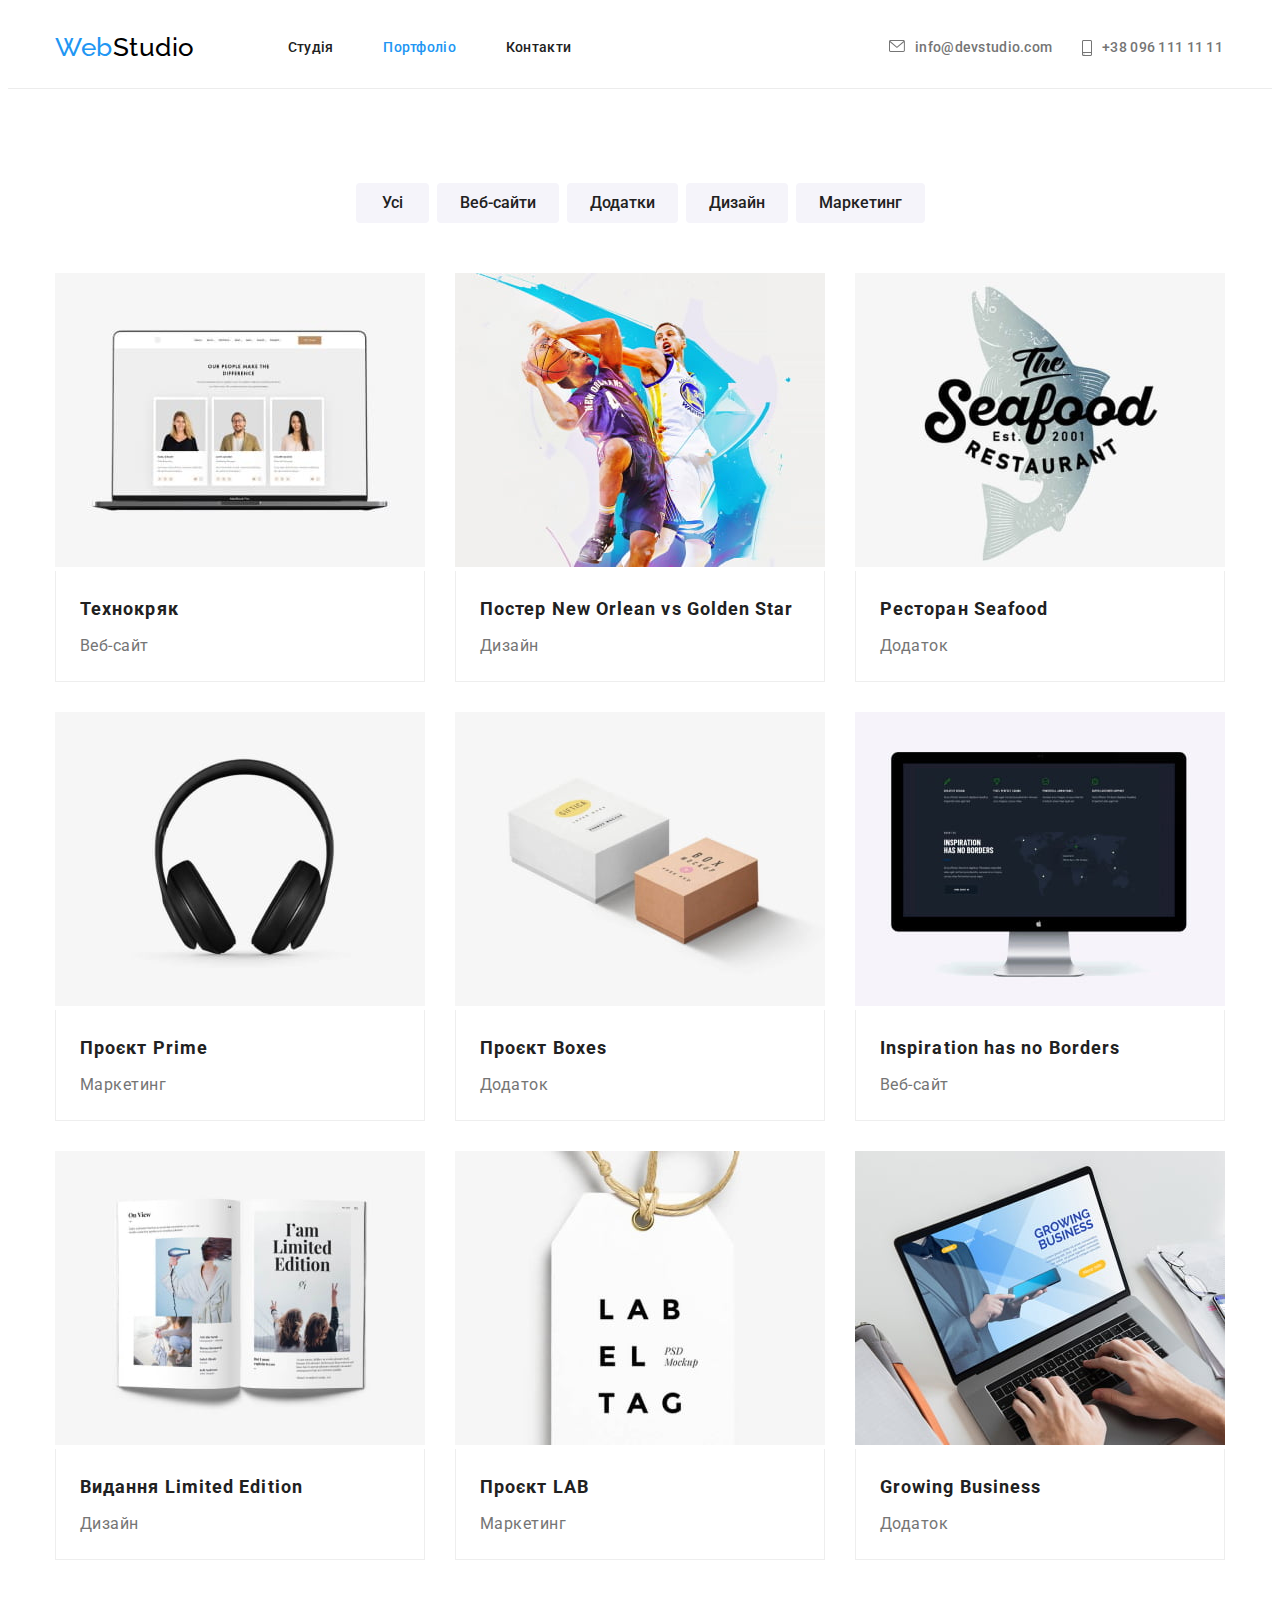
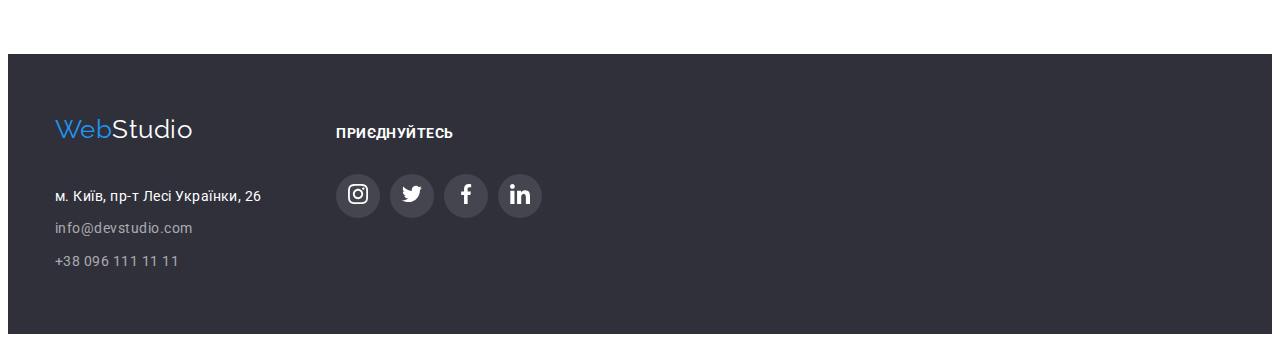
==== portfolio.html @ 7220ae68 "home work" ====
<!DOCTYPE html>
<html lang="uk">
  <head>
    <meta charset="UTF-8" />
    <meta http-equiv="X-UA-Compatible" content="IE=edge" />
    <meta name="viewport" content="width=device-width, initial-scale=1.0" />
    <title>Portfolio</title>
    <link rel="preconnect" href="https://fonts.googleapis.com" />
    <link rel="preconnect" href="https://fonts.gstatic.com" crossorigin />
    <link
      href="https://fonts.googleapis.com/css2?family=Raleway:wght@700&family=Roboto:wght@400;500;700;900&display=swap"
      rel="stylesheet"
    />
    <link
      rel="stylesheet"
      href="https://cdnjs.cloudflare.com/ajax/libs/modern-normalize/1.1.0/modern-normalize.min.css"
      integrity="sha512-wpPYUAdjBVSE4KJnH1VR1HeZfpl1ub8YT/NKx4PuQ5NmX2tKuGu6U/JRp5y+Y8XG2tV+wKQpNHVUX03MfMFn9Q=="
      crossorigin="anonymous"
      referrerpolicy="no-referrer"
    />
    <link rel="stylesheet" href="./css/styles.css" />
  </head>
  <body>
    <header class="page-header">
      <div class="conteiner main-nav">
        <nav class="site-nav">
          <a href="./index.html" class="logo"><span>Web</span>Studio</a>
          <ul class="site-nav list">
            <li class="site-nav item">
              <a class="site-nav link" href="./index.html">Студія</a>
            </li>
            <li class="site-nav item">
              <a href="./portfolio.html" class="link current">Портфоліо</a>
            </li>
            <li class="site-nav item">
              <a class="site-nav link" href="#">Контакти</a>
            </li>
          </ul>
        </nav>
      <div class="header-social">
        <ul class="auth-nav list">
          <li class="auth-nav item">
            <a class="auth-nav link" href="">
            <svg class="icon-envelope" widht="16" height="12">
              <use href="./image/sprite.svg#icon-envelope"></use>
            </svg></a>
            <a class="auth-nav link" href="mailto:info@devstudio.com"
              >info@devstudio.com</a
            >
          </li>
          <li class="auth-nav item">
            <a class="auth-nav link" href="">
            <svg class="icon-vector" widht="10" height="16">
              <use href="./image/sprite.svg#icon-smartphone"></use>
            </svg></a>
            <a class="auth-nav link" href="tel:+380961111111"
              >+38 096 111 11 11</a
            >
          </li>
        </ul>
        </div>
      </div>
    </header>
    <!--Main-->
    <main>
      <!--Main content-->
      <!--Портфоліо-->
      <section class="hero-portfolio">
        <div class="conteiner">
          <h1 class="visually-hidden">Наші Роботи</h1>
          <ul class="portfolio list">
            <li><button type="button" class="btn portfolio">Усі</button></li>
            <li>
              <button type="button" class="button portfolio">Веб-сайти</button>
            </li>
            <li>
              <button type="button" class="button portfolio">Додатки</button>
            </li>
            <li>
              <button type="button" class="button portfolio">Дизайн</button>
            </li>
            <li>
              <button type="button" class="button portfolio">Маркетинг</button>
            </li>
          </ul>
          <ul class="hero-items list">
            <li class="items-hero">
              <a class="list" href=""
                ><img
                  class="imgs"
                  src="./image/img1.jpg"
                  alt="Веб-сайт"
                  width="370"
                />
                <div class="hero-div">
                  <h2 class="title">Технокряк</h2>
                  <p class="text">Веб-сайт</p>
                </div>
              </a>
            </li>
            <li class="items-hero">
              <a class="list" href=""
                ><img
                  class="imgs"
                  src="./image/img2.jpg"
                  alt="Дизайн"
                  width="370"
                />
                <div class="hero-div">
                  <h2 class="title">
                    Постер<span lang="en"> New Orlean vs Golden Star</span>
                  </h2>
                  <p class="text">Дизайн</p>
                </div>
              </a>
            </li>
            <li class="items-hero">
              <a class="list" href=""
                ><img
                  class="imgs"
                  src="./image/img3.jpg"
                  alt="Додаток"
                  width="370"
                />
                <div class="hero-div">
                  <h2 class="title">Ресторан<span lang="en"> Seafood</span></h2>
                  <p class="text">Додаток</p>
                </div>
              </a>
            </li>
            <li class="items-hero">
              <a class="list" href=""
                ><img
                  class="imgs"
                  src="./image/img4.jpg"
                  alt="Маркетинг"
                  width="370"
                />
                <div class="hero-div">
                  <h2 class="title">Проєкт<span lang="en"> Prime</span></h2>
                  <p class="text">Маркетинг</p>
                </div>
              </a>
            </li>
            <li class="items-hero">
              <a class="list" href=""
                ><img
                  class="imgs"
                  src="./image/img5.jpg"
                  alt="Бокс"
                  width="370"
                />
                <div class="hero-div">
                  <h2 class="title">Проєкт<span lang="en"> Boxes</span></h2>
                  <p class="text">Додаток</p>
                </div>
              </a>
            </li>
            <li class="items-hero">
              <a class="list" href=""
                ><img
                  class="imgs"
                  src="./image/img6.jpg"
                  alt="Монітор"
                  width="370"
                />
                <div class="hero-div">
                  <h2 class="title" lang="en">Inspiration has no Borders</h2>
                  <p class="text">Веб-сайт</p>
                </div>
              </a>
            </li>
            <li class="items-hero">
              <a class="list" href=""
                ><img
                  class="imgs"
                  src="./image/img7.jpg"
                  alt="Видання"
                  width="370"
                />
                <div class="hero-div">
                  <h2 class="title">
                    Видання<span lang="en"> Limited Edition</span>
                  </h2>
                  <p class="text">Дизайн</p>
                </div>
              </a>
            </li>
            <li class="items-hero">
              <a class="list" href=""
                ><img
                  class="imgs"
                  src="./image/img8.jpg"
                  alt="Лаб"
                  width="370"
                />
                <div class="hero-div">
                  <h2 class="title">Проєкт<span lang="en"> LAB</span></h2>
                  <p class="text">Маркетинг</p>
                </div>
              </a>
            </li>
            <li class="items-hero">
              <a class="list" href=""
                ><img
                  class="imgs"
                  src="./image/img9.jpg"
                  alt="Бізнес"
                  width="370"
                />
                <div class="hero-div">
                  <h2 class="title" lang="en">Growing Business</h2>
                  <p class="text">Додаток</p>
                </div>
              </a>
            </li>
          </ul>
        </div>
      </section>
    </main>
    <!--Footer-->
    <footer class="footer">
      <div class="conteiner">
       <div class="footer-social">
        <a href="./index.html" class="logo footer"><span>Web</span>Studio</a>
        <address class="address">
          <ul class="footer list">
            <li class="footer-item">
              <a
                href="https://goo.gl/maps/CPtrU1FHBa2aNyZL9"
                target="_blank"
                rel="noopener noreferrer nofollow"
                class="link"
                >м. Київ, пр-т Лесі Українки, 26</a
              >
            </li>
            <li class="footer-item">
              <a href="mailto:info@devstudio.com" lang="en" class="link-info"
                >info@devstudio.com</a
              >
            </li>
            <li class="footer-item">
              <a href="tel:+380961111111" class="link-info"
                >+38 096 111 11 11</a
              >
            </li>
          </ul>
        </address>
        </div> 
        <div class="footer-social">
          <h2 class="footer-social-title">приєднуйтесь</h2>
          <ul class="footer-social-list list">
            <li class="footer-social-items">
              <a class="studio-social-links" href="">
               <svg class="footer-social-icon" widht="20" heigth="20">
                <use href="./image/sprite.svg#icon-instagram">
              </use>
              </svg> 
              </a>
            </li>
            <li class="footer-social-items">
              <a class="studio-social-links" href="">
              <svg class="footer-social-icon" widht="20" heigth="20">
                <use href="./image/sprite.svg#icon-twitter">
              </use>
              </svg>
              </a>
            </li>
            <li class="footer-social-items">
              <a class="studio-social-links" href="">
              <svg class="footer-social-icon" widht="20" heigth="20">
                <use href="./image/sprite.svg#icon-facebook">
              </use>
              </svg>
              </a>
            </li>
            <li class="footer-social-items">
              <a class="studio-social-links" href="">
              <svg class="footer-social-icon" widht="20" heigth="20">
                <use href="./image/sprite.svg#icon-linkedin">
              </use>
              </svg>
              </a>
            </li>
          </ul>
        </div>
      </div>
    </footer>
  </body>
</html>
---- css/styles.css ----
/* Styles Index */

/*колір основного тексту-заголовки #212121 */
/*вторинний колір тексту #757575 */
/*білий #FFFFFF */
/*голубий акцент кнопка #2196F3 */
/*голубий та чорний верх лого #2196F3 #000000 */
/*голубий та білий низ лого #2196F3 #FFFFFF*/
/*  */

:root {
  --primary-text-color: #757575;
  --title-text-color: #212121;
  --accent-color: #2196f3;
  --primary-bg-color: #ffffff;
  --primary-section-color: #f5f5f5;
  --section-bg-color: #f5f4fa;
  --logo-color: #000000;
  --section-color: #2f303a;
  --footer-link-color: rgba(255, 255, 255, 0.6);
  --button-color: #188ce8;
  --border-color: #eeeeee;
  --header-border-color: #ececec;
  --social-color: #AFB1B8;
}

p,
h1,
h2,
h3,
h4,
h5,
h6 {
  margin: 0;
}

ul {
  margin: 0;
  padding-left: 0;
}

address {
  font-style: normal;
}

html {
  box-sizing: border-box;
}
*,
*::before,
*::after {
  box-sizing: inherit;
}
.conteiner {
  max-width: 1200px;
  padding-left: 15px;
  padding-right: 15px;
  margin-left: auto;
  margin-right: auto;
  /* outline: 2px solid aqua; */
}

body {
  background-color: var(--primary-bg-color);
  color: var(--primary-text-color);
  font-family: "Roboto", sans-serif;
  letter-spacing: 0.03em;
}

.logo {
  padding-top: 24px;
  padding-bottom: 25px;
  color: var(--logo-color);
  font-family: "Raleway", sans-serif;
  font-size: 26px;
  line-height: 1.19;
  text-decoration: none;
}
.site-nav .logo {
  color: var(--logo-color);
  font-family: "Raleway", sans-serif;
  font-size: 26px;
  line-height: 1.19;
  text-decoration: none;
}
.logo > span {
  color: var(--accent-color);
}

.logo > span {
  color: var(--accent-color);
}

.list {
  list-style: none;
  text-decoration: none;
  padding: 0;
  margin: 0;
}

.visually-hidden {
  position: absolute;
  white-space: nowrap;
  width: 1px;
  height: 1px;
  overflow: hidden;
  border: 0;
  padding: 0;
  clip-path: inset(100%);
  clip: rect(0 0 0 0);
  margin: -1px;
}
/* Page haader /////////////////// */
.page-header {
  border-bottom: 1px solid var(--header-border-color);
}

/* //////////////////////////////////////////////////// */
/* Site Nav */

.main-nav {
  display: flex;
  align-items: center;
}

.site-nav {
  display: flex;
  align-items: center;
}

.site-nav .logo {
  display: flex;
  margin-right: 93px;
}

.site-nav .list {
  display: flex;
  /* gap: 50px; */
}

.site-nav.item {
  margin-right: 50px;
}
.site-nav.item:last-child {
  margin-right: 0;
}

.site-nav.link {
  display: block;
  padding-top: 32px;
  padding-bottom: 32px;
}

.site-nav a {
  color: var(--title-text-color);
  font-weight: 500;
  font-size: 14px;
  line-height: 1.14;
  letter-spacing: 0.02em;
  text-decoration: none;
}

.site-nav .link.current {
  display: block;
  padding-top: 32px;
  padding-bottom: 32px;
  color: var(--accent-color);
}

.site-nav .link.current:hover,
.site-nav .link.current:focus {
  color: inherit;
  color: var(--accent-color);
}

.site-nav .link:hover,
.site-nav .link:focus {
  color: var(--accent-color);
}


.header-social {
display: flex;
align-items: center;
margin-left: 318px;
}

.auth-nav {
  display: flex;
  margin-left: auto;
}

.auth-nav .item + .item {
  margin-left: 30px;
}

.auth-nav a {
  font-weight: 500;
  font-size: 14px;
  line-height: 1.14;
  letter-spacing: 0.02em;
  color: var(--primary-text-color);
  text-decoration: none;
}

.auth-nav .item {
  font-weight: 500;
  font-size: 14px;
  line-height: 1.14;
  letter-spacing: 0.02em;
  color: var(--primary-text-color);
  text-decoration: none;
}



.icon-envelope {
  width: 16px;
  height: 12px;
  margin-right: 10px;
  fill: var(--primary-text-color);
}

.icon-vector {
  width: 10px;
  height: 16px;
  margin-right: 10px;
  fill: var(--primary-text-color);
}


.auth-nav .link:hover,
.auth-nav .link:focus
{
  color: var(--accent-color);
}

.icon-envelope:hover,
.icon-envelope:focus,
.icon-vector:hover,
.icon-vector:focus {
  fill: var(--accent-color);
}

 


/* hero */
.section-hero {
  max-width: 1600px;
  height: 600px;
  padding: 200px 0;
  margin-left: auto;
  margin-right: auto;
  text-align: center;
  background-color: var(--section-color);
  background-image: linear-gradient(
  rgba(47, 48, 58, 0.4), 
  rgba(47, 48, 58, 0.4)
  ), 
  url("../image/studio.jpg");
  background-repeat: no-repeat;
  background-position: center;
  background-size: cover;
}

.hero-title {
  margin-top: 0;
  margin-bottom: 30px;
  margin-left: auto;
  margin-right: auto;
  max-width: 696px;
  color: var(--primary-bg-color);
  font-weight: 900;
  font-size: 44px;
  line-height: 1.36;
  text-align: center;
  letter-spacing: 0.06em;
}

/* section-img */

.img.list {
  display: flex;
}

.img-item {
  width: 370px;
  margin-right: 30px;
  margin-bottom: 0;
}

.img-item:nth-child(3n) {
  margin-right: 0;
}

.section-img {
  padding-top: 94px;
  background-color: var(--primary-bg-color);
}

.section-title {
  margin-top: 0;
  margin-bottom: 50px;
  color: var(--title-text-color);
  font-weight: 700;
  font-size: 36px;
  line-height: 1.16;
  text-align: center;
}

/* features */

.features-social {
  display: flex;
  justify-content: center;
  padding-top: 25px;
  width: 270px;
  height: 120px;
  background-color:var(--section-bg-color) ;
}

.icon-features {
  display: inline-block;
  align-items: center;
  width: 70px;
  height: 70px;
   border-radius: 4px;
}

.features-list {
  display: flex;
}

.features-item {
  
  width: 270px;
  height: 120px;
  margin-right: 30px;
}

.features-item:nth-child(4n) {
  margin-right: 0;
}

.section-features {
  padding-top: 94px;
  padding-bottom: 94px;
}

.features-list .title {
  margin-top: 30px;
  margin-bottom: 10px;
  width: 270px;
  color: var(--title-text-color);
  font-weight: 700;
  font-size: 14px;
  line-height: 1.14;
  text-transform: uppercase;
}

.features-list .text {
  width: 270px;
  font-size: 14px;
  line-height: 1.71;
}

/* work */

.studio-item-content {
 display: flex;
 justify-content: center;
 margin-bottom: 30px;
 }

.studio-social-list.list {
  display: flex;
  
}

.studio-social-items {
  margin-right: 10px;
  display: flex;
  justify-content: center;
  align-items: center;
  padding: 0;
  border: none;
  width: 44px;
  height: 44px;
  border-radius: 50%;
  fill: var(--social-color);
  background-color: transparent;
  
}

.studio-social-icon:hover,
.studio-social-icon:focus,
.studio-social-items:hover,
.studio-social-items:focus {
  fill: var(--primary-bg-color);
  background-color: var(--accent-color);
}


.studio-social-icon {
  width: 20px;
  height: 20px;
  fill: var(--social-color);
}



.work-list.list {
  display: flex;
}

.work-list .title {
  margin-bottom: 10px;
  font-weight: 500;
  font-size: 16px;
  line-height: 1.18;
  color: var(--title-text-color);
}

.work-list .text {
  margin-bottom: 30px;
  font-size: 16px;
  line-height: 1.18;
  color: var(--primary-text-color);
}

.work-item {
  text-align: center;
  margin-right: 30px;
  background-color: var(--primary-bg-color);
  box-shadow: 0px 1px 3px rgba(0, 0, 0, 0.12), 
  0px 1px 1px rgba(0, 0, 0, 0.14), 
  0px 2px 1px rgba(0, 0, 0, 0.2);
}

.work-img {
  width: 270px;
  margin-bottom: 30px;
}

.work-item:nth-child(4n) {
  margin-right: 0;
}

.section-work {
  /* display: inline-block; */
  padding-top: 94px;
  padding-bottom: 94px;
  background-color: var(--section-bg-color);
}


/* Постійні Клієнти ////////////////////////////////////////////////// */


.section-client {
padding-top: 94px;
padding-bottom: 94px;
/* background: #F5F5F5; */
}




.client-list {
  display: flex;
  justify-content: center;
  /* gap: 30px; */
  
}
 .icon-client {
  display: flex;
  justify-content: center;
  width: 106px;
  height: 60px;
  cursor: pointer;
  fill: var(--social-color);

}


.client-item {
  display: flex;
  justify-content: center;
  align-items: center;
  margin-left: 30px;
  width: 170px;
  height: 92px;
  border: 1px solid var(--social-color);
  border-radius: 4px;
  /* background: #F5F5F5; */
}

.icon-client:hover,
.icon-client:focus {
  fill: var(--accent-color);
}

.client-item:hover,
.client-item:focus {
  border: 1px solid var(--accent-color);
  border-radius: 4px;
}



/* button */
.button {
  display: inline-block;
  border-radius: 4px;
  border: 1px solid transparent;
  font-family: inherit;
  text-align: center;
  cursor: pointer;
}

.button.studio {
  padding: 10px 32px;
  min-width: 216px;
  font-weight: 700;
  font-size: 16px;
  line-height: 1.87;
  letter-spacing: 0.06em;
  color: var(--primary-bg-color);
  background-color: var(--accent-color);
}

.section-hero .button:hover,
.section-hero .button:focus {
  background-color: var(--button-color);
}

/* footer */
.footer-social {
    display: inline-flex;
    margin-right: 70px;
    align-items: baseline;
    flex-direction: column;
}


.footer-social-list.list {
  display: flex;
  align-items: center;
}

.footer-social-items {
  margin-right: 10px;
  display: flex;
  justify-content: center;
  align-items: center;
  padding: 0;
  border: none;
  width: 44px;
  height: 44px;
  fill: var(--primary-bg-color);
  border-radius: 50%;
  background-color: rgba(255, 255, 255, 0.1);
}

.footer-social-icon {
  width: 20px;
  height: 20px;
  fill: var(--primary-bg-color);
}

.footer-social-items:hover,
.footer-social-items:focus {
  background-color: var(--accent-color);
}

.footer-social-title {
margin-bottom: 20px;
font-family: 'Roboto';
font-style: normal;
font-weight: 700;
font-size: 14px;
line-height: 1.14px;
letter-spacing: 0.03em;
text-transform: uppercase;
color: var(--primary-bg-color);
}

.footer .link {
  font-style: normal;
  font-size: 14px;
  line-height: 1.71;
  color: var(--primary-bg-color);
  text-decoration: none;
}

.footer .link-info {
  font-style: normal;
  font-size: 14px;
  line-height: 1.71;
  color: var(--footer-link-color);
  text-decoration: none;
}
.link-info:hover,
.link-info:focus {
  color: var(--accent-color);
}

.logo {
  color: var(--primary-bg-color);
}

.logo.footer {
  padding-top: 0px;
  padding-bottom: 0px;
}

.footer {
  padding-top: 60px;
  padding-bottom: 60px;
  background-color: var(--section-color);
}

.address {
  margin-top: 20px;
}
.footer-item {
  margin-bottom: 9px;
}

.footer-item:last-child {
  margin-bottom: 0;
}

.footer .list {
  padding: 0;
  margin-top: 20px;
}

.footer .link:hover,
.footer .link:focus {
  color: var(--accent-color);
}

/* Styles Portfolio */
/* ///////////////////////////////////////////////////// */

.hero-portfolio {
  padding-top: 94px;
  padding-bottom: 94px;
}

.hero-div {
  padding: 20px 24px;
  border: 1px solid var(--border-color);
  border-top: none;
  
}

.hero-items .title {
  /* padding-right: 24px;
  padding-left: 24px; */
  margin-bottom: 4px;
  font-weight: 700;
  font-size: 18px;
  line-height: 2;
  letter-spacing: 0.06em;
  color: var(--title-text-color);
}

.hero-items .text {
  font-size: 16px;
  line-height: 1.87;
  color: var(--primary-text-color);
}
.hero-items.list {
  display: flex;
  flex-wrap: wrap;
  gap: 30px;
}

.items-hero {
  flex-basis: calc((100% - 60px) / 3);
}

.items-hero:nth-child(3n) {
  margin-right: 0;
}

.items-hero:hover {
  box-shadow: 
  0px 1px 1px rgba(0, 0, 0, 0.12), 
  0px 4px 4px rgba(0, 0, 0, 0.06), 
  1px 4px 6px rgba(0, 0, 0, 0.16); 
}

.portfolio.list {
  display: flex;
  justify-content: center;
  gap: 8px;
  padding-top: 0;
  margin-bottom: 50px;
}

.button.portfolio {
  display: inline-block;
  padding: 6px 22px;
  font-weight: 500;
  font-size: 16px;
  line-height: 1.62;
  border-radius: 4px;
  border: 1px solid transparent;

  font-family: inherit;
  text-align: center;
  cursor: pointer;
  color: var(--title-text-color);
  background-color: var(--section-bg-color);
  border-color: transparent;
}

.btn.portfolio {
  display: inline-block;
  padding: 6px 25px;
  min-width: 73px;
  font-weight: 500;
  font-size: 16px;
  line-height: 1.62;
  border-radius: 4px;
  border: 1px solid transparent;

  font-family: inherit;
  text-align: center;
  cursor: pointer;
  color: var(--title-text-color);
  background-color: var(--section-bg-color);
  border-color: transparent;
}

.btn:hover,
.btn:focus,
.button:hover,
.button:focus {
  background-color: var(--accent-color);
  color: var(--primary-bg-color);
  box-shadow: 
  0px 3px 1px rgba(0, 0, 0, 0.1), 
  0px 1px 2px rgba(0, 0, 0, 0.08), 
  0px 2px 2px rgba(0, 0, 0, 0.12);
  border-radius: 4px;
  }
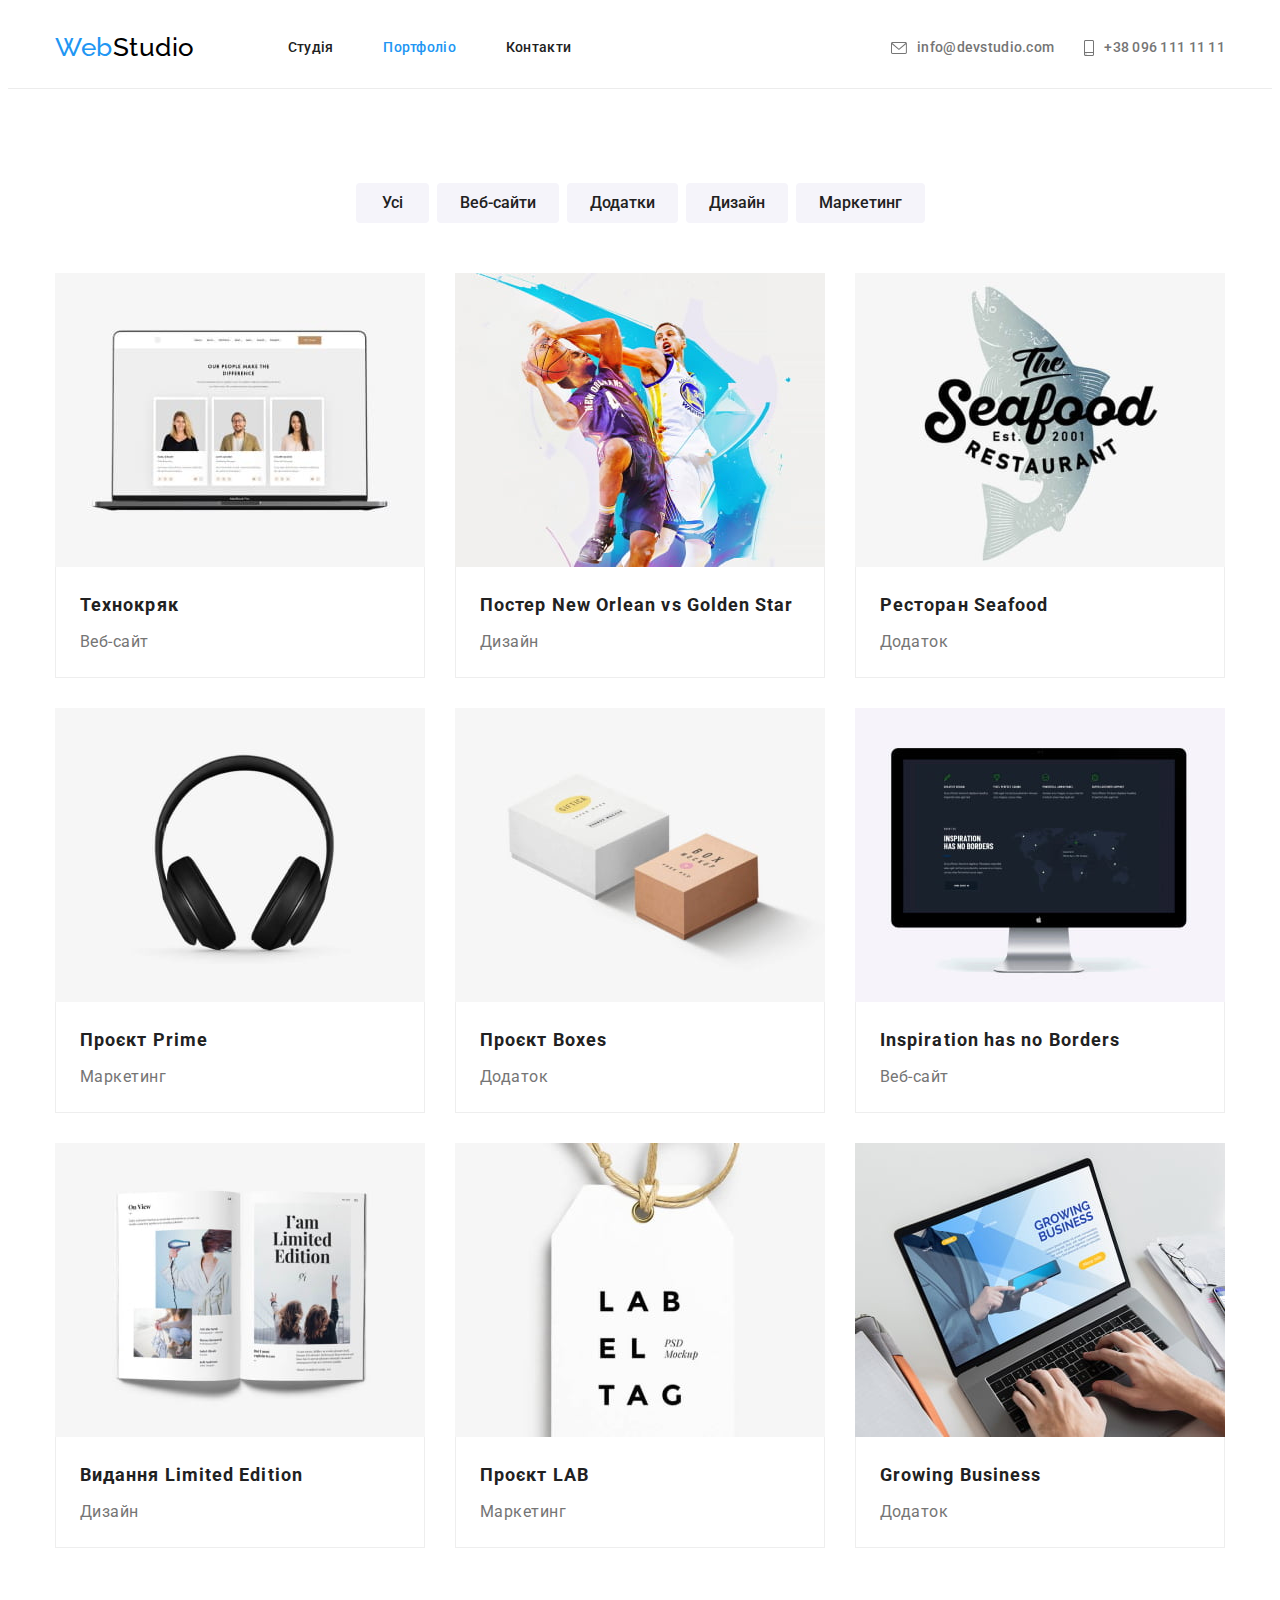
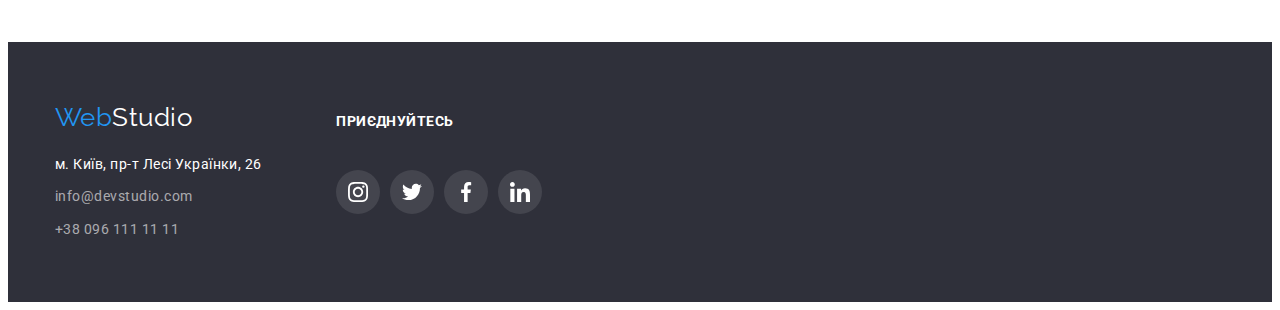
==== commit 999a1c3f: "corect" ====
--- a/portfolio.html
+++ b/portfolio.html
@@ -37,27 +37,21 @@
             </li>
           </ul>
         </nav>
-      <div class="header-social">
-        <ul class="auth-nav list">
-          <li class="auth-nav item">
-            <a class="auth-nav link" href="">
-            <svg class="icon-envelope" widht="16" height="12">
-              <use href="./image/sprite.svg#icon-envelope"></use>
-            </svg></a>
-            <a class="auth-nav link" href="mailto:info@devstudio.com"
-              >info@devstudio.com</a
-            >
-          </li>
-          <li class="auth-nav item">
-            <a class="auth-nav link" href="">
-            <svg class="icon-vector" widht="10" height="16">
-              <use href="./image/sprite.svg#icon-smartphone"></use>
-            </svg></a>
-            <a class="auth-nav link" href="tel:+380961111111"
-              >+38 096 111 11 11</a
-            >
-          </li>
-        </ul>
+                <div class="auth-nav">
+          <ul class="auth-nav list">
+            <li class="auth-nav item">
+                 <a href="mailto:info@devstudio.com" class="auth-nav link" 
+                ><svg class="icon-envelope" widht="16" height="12">
+                  <use href="./image/sprite.svg#icon-envelope"></use></svg>info@devstudio.com
+                </a>
+            </li>
+            <li class="auth-nav item">
+              <a href="tel:+380961111111" class="auth-nav link" 
+                ><svg class="icon-smartphone" widht="10" height="16">
+                  <use href="./image/sprite.svg#icon-smartphone"></use></svg>+38 096 111 11 11
+                  </a>
+            </li>
+          </ul>
         </div>
       </div>
     </header>
@@ -85,9 +79,9 @@
           </ul>
           <ul class="hero-items list">
             <li class="items-hero">
-              <a class="list" href=""
-                ><img
-                  class="imgs"
+              <a class="portfolio-link" href=""
+                ><img
+                  class="portfolio-imgs"
                   src="./image/img1.jpg"
                   alt="Веб-сайт"
                   width="370"
@@ -99,9 +93,9 @@
               </a>
             </li>
             <li class="items-hero">
-              <a class="list" href=""
-                ><img
-                  class="imgs"
+              <a class="portfolio-link" href=""
+                ><img
+                  class="portfolio-imgs"
                   src="./image/img2.jpg"
                   alt="Дизайн"
                   width="370"
@@ -115,9 +109,9 @@
               </a>
             </li>
             <li class="items-hero">
-              <a class="list" href=""
-                ><img
-                  class="imgs"
+              <a class="portfolio-link" href=""
+                ><img
+                  class="portfolio-imgs"
                   src="./image/img3.jpg"
                   alt="Додаток"
                   width="370"
@@ -129,9 +123,9 @@
               </a>
             </li>
             <li class="items-hero">
-              <a class="list" href=""
-                ><img
-                  class="imgs"
+              <a class="portfolio-link" href=""
+                ><img
+                  class="portfolio-imgs"
                   src="./image/img4.jpg"
                   alt="Маркетинг"
                   width="370"
@@ -143,9 +137,9 @@
               </a>
             </li>
             <li class="items-hero">
-              <a class="list" href=""
-                ><img
-                  class="imgs"
+              <a class="portfolio-link" href=""
+                ><img
+                  class="portfolio-imgs"
                   src="./image/img5.jpg"
                   alt="Бокс"
                   width="370"
@@ -157,9 +151,9 @@
               </a>
             </li>
             <li class="items-hero">
-              <a class="list" href=""
-                ><img
-                  class="imgs"
+              <a class="portfolio-link" href=""
+                ><img
+                  class="portfolio-imgs"
                   src="./image/img6.jpg"
                   alt="Монітор"
                   width="370"
@@ -171,9 +165,9 @@
               </a>
             </li>
             <li class="items-hero">
-              <a class="list" href=""
-                ><img
-                  class="imgs"
+              <a class="portfolio-link" href=""
+                ><img
+                  class="portfolio-imgs"
                   src="./image/img7.jpg"
                   alt="Видання"
                   width="370"
@@ -187,9 +181,9 @@
               </a>
             </li>
             <li class="items-hero">
-              <a class="list" href=""
-                ><img
-                  class="imgs"
+              <a class="portfolio-link" href=""
+                ><img
+                  class="portfolio-imgs"
                   src="./image/img8.jpg"
                   alt="Лаб"
                   width="370"
@@ -201,9 +195,9 @@
               </a>
             </li>
             <li class="items-hero">
-              <a class="list" href=""
-                ><img
-                  class="imgs"
+              <a class="portfolio-link" href=""
+                ><img
+                  class="portfolio-imgs"
                   src="./image/img9.jpg"
                   alt="Бізнес"
                   width="370"
@@ -221,65 +215,61 @@
     <!--Footer-->
     <footer class="footer">
       <div class="conteiner">
-       <div class="footer-social">
-        <a href="./index.html" class="logo footer"><span>Web</span>Studio</a>
-        <address class="address">
-          <ul class="footer list">
-            <li class="footer-item">
-              <a
-                href="https://goo.gl/maps/CPtrU1FHBa2aNyZL9"
-                target="_blank"
-                rel="noopener noreferrer nofollow"
-                class="link"
-                >м. Київ, пр-т Лесі Українки, 26</a
-              >
-            </li>
-            <li class="footer-item">
-              <a href="mailto:info@devstudio.com" lang="en" class="link-info"
-                >info@devstudio.com</a
-              >
-            </li>
-            <li class="footer-item">
-              <a href="tel:+380961111111" class="link-info"
-                >+38 096 111 11 11</a
-              >
-            </li>
-          </ul>
-        </address>
-        </div> 
+        <div class="footer-social">
+          <a href="./index.html" class="logo footer"><span>Web</span>Studio</a>
+          <address class="address">
+            <ul class="footer list">
+              <li class="footer-item">
+                <a
+                  href="https://goo.gl/maps/CPtrU1FHBa2aNyZL9"
+                  target="_blank"
+                  rel="noopener noreferrer nofollow"
+                  class="link"
+                  >м. Київ, пр-т Лесі Українки, 26</a
+                >
+              </li>
+              <li class="footer-item">
+                <a href="mailto:info@devstudio.com" lang="en" class="link-info"
+                  >info@devstudio.com</a
+                >
+              </li>
+              <li class="footer-item">
+                <a href="tel:+380961111111" class="link-info"
+                  >+38 096 111 11 11</a
+                >
+              </li>
+            </ul>
+          </address>
+        </div>
         <div class="footer-social">
           <h2 class="footer-social-title">приєднуйтесь</h2>
           <ul class="footer-social-list list">
             <li class="footer-social-items">
               <a class="studio-social-links" href="">
-               <svg class="footer-social-icon" widht="20" heigth="20">
-                <use href="./image/sprite.svg#icon-instagram">
-              </use>
-              </svg> 
-              </a>
-            </li>
-            <li class="footer-social-items">
-              <a class="studio-social-links" href="">
-              <svg class="footer-social-icon" widht="20" heigth="20">
-                <use href="./image/sprite.svg#icon-twitter">
-              </use>
-              </svg>
-              </a>
-            </li>
-            <li class="footer-social-items">
-              <a class="studio-social-links" href="">
-              <svg class="footer-social-icon" widht="20" heigth="20">
-                <use href="./image/sprite.svg#icon-facebook">
-              </use>
-              </svg>
-              </a>
-            </li>
-            <li class="footer-social-items">
-              <a class="studio-social-links" href="">
-              <svg class="footer-social-icon" widht="20" heigth="20">
-                <use href="./image/sprite.svg#icon-linkedin">
-              </use>
-              </svg>
+                <svg class="footer-social-icon" widht="20" heigth="20">
+                  <use href="./image/sprite.svg#icon-instagram"></use>
+                </svg>
+              </a>
+            </li>
+            <li class="footer-social-items">
+              <a class="studio-social-links" href="">
+                <svg class="footer-social-icon" widht="20" heigth="20">
+                  <use href="./image/sprite.svg#icon-twitter"></use>
+                </svg>
+              </a>
+            </li>
+            <li class="footer-social-items">
+              <a class="studio-social-links" href="">
+                <svg class="footer-social-icon" widht="20" heigth="20">
+                  <use href="./image/sprite.svg#icon-facebook"></use>
+                </svg>
+              </a>
+            </li>
+            <li class="footer-social-items">
+              <a class="studio-social-links" href="">
+                <svg class="footer-social-icon" widht="20" heigth="20">
+                  <use href="./image/sprite.svg#icon-linkedin"></use>
+                </svg>
               </a>
             </li>
           </ul>
--- a/css/styles.css
+++ b/css/styles.css
@@ -179,14 +179,11 @@
 }
 
 
-.header-social {
-display: flex;
-align-items: center;
-margin-left: 318px;
-}
+
 
 .auth-nav {
   display: flex;
+  align-items: center;
   margin-left: auto;
 }
 
@@ -195,6 +192,8 @@
 }
 
 .auth-nav a {
+  display: flex;
+  align-items: center;
   font-weight: 500;
   font-size: 14px;
   line-height: 1.14;
@@ -221,7 +220,7 @@
   fill: var(--primary-text-color);
 }
 
-.icon-vector {
+.icon-smartphone {
   width: 10px;
   height: 16px;
   margin-right: 10px;
@@ -229,20 +228,19 @@
 }
 
 
+
 .auth-nav .link:hover,
-.auth-nav .link:focus
-{
+.auth-nav .link:focus {
   color: var(--accent-color);
-}
-
-.icon-envelope:hover,
-.icon-envelope:focus,
-.icon-vector:hover,
-.icon-vector:focus {
-  fill: var(--accent-color);
-}
-
- 
+ }
+
+
+.auth-nav .link:hover .icon-envelope,
+.auth-nav .link:focus .icon-envelope,
+.auth-nav .link:hover .icon-smartphone,
+.auth-nav .link:focus .icon-smartphone {
+    fill: var(--accent-color);
+}
 
 
 /* hero */
@@ -314,7 +312,7 @@
 .features-social {
   display: flex;
   justify-content: center;
-  padding-top: 25px;
+  align-items: center;
   width: 270px;
   height: 120px;
   background-color:var(--section-bg-color) ;
@@ -335,7 +333,7 @@
 .features-item {
   
   width: 270px;
-  height: 120px;
+  /* height: 120px; */
   margin-right: 30px;
 }
 
@@ -345,7 +343,7 @@
 
 .section-features {
   padding-top: 94px;
-  padding-bottom: 94px;
+  /* padding-bottom: 94px; */
 }
 
 .features-list .title {
@@ -393,19 +391,36 @@
   
 }
 
-.studio-social-icon:hover,
-.studio-social-icon:focus,
-.studio-social-items:hover,
-.studio-social-items:focus {
-  fill: var(--primary-bg-color);
-  background-color: var(--accent-color);
-}
-
+.studio-social-links {
+  display: flex;
+  justify-content: center;
+  align-items: center;
+  width: 44px;
+  height: 44px;
+  border-radius: 50%;
+  background-color: transparent;
+}
 
 .studio-social-icon {
+  display: flex;
+  align-items: center;
+  justify-content: center;
   width: 20px;
   height: 20px;
   fill: var(--social-color);
+}
+
+.studio-social-links:hover,
+.studio-social-links:focus,
+.studio-social-items:hover,
+.studio-social-items:focus {
+  background-color: var(--accent-color);
+ 
+}
+
+.studio-social-links:hover .studio-social-icon,
+.studio-social-links:focus .studio-social-icon {
+  fill: var(--primary-bg-color);
 }
 
 
@@ -476,6 +491,7 @@
  .icon-client {
   display: flex;
   justify-content: center;
+  align-items: center;
   width: 106px;
   height: 60px;
   cursor: pointer;
@@ -493,12 +509,22 @@
   height: 92px;
   border: 1px solid var(--social-color);
   border-radius: 4px;
+  cursor: pointer;
   /* background: #F5F5F5; */
 }
+
+
 
 .icon-client:hover,
 .icon-client:focus {
   fill: var(--accent-color);
+}
+
+.client-item:hover .icon-client,
+.client-item:focus .icon-client
+{
+  fill: var(--accent-color);
+ 
 }
 
 .client-item:hover,
@@ -554,7 +580,6 @@
   display: flex;
   justify-content: center;
   align-items: center;
-  padding: 0;
   border: none;
   width: 44px;
   height: 44px;
@@ -563,14 +588,25 @@
   background-color: rgba(255, 255, 255, 0.1);
 }
 
+.footer-social-link {
+  display: flex;
+  justify-content: center;
+  align-items: center;
+  width: 100%;
+  height: 100%;
+  fill: var(--primary-bg-color);
+  border-radius: 50%;
+  background-color: rgba(255, 255, 255, 0.1);
+}
+
 .footer-social-icon {
   width: 20px;
   height: 20px;
   fill: var(--primary-bg-color);
 }
 
-.footer-social-items:hover,
-.footer-social-items:focus {
+.footer-social-link:hover,
+.footer-social-link:focus {
   background-color: var(--accent-color);
 }
 
@@ -580,7 +616,7 @@
 font-style: normal;
 font-weight: 700;
 font-size: 14px;
-line-height: 1.14px;
+line-height: 1.14;
 letter-spacing: 0.03em;
 text-transform: uppercase;
 color: var(--primary-bg-color);
@@ -621,9 +657,7 @@
   background-color: var(--section-color);
 }
 
-.address {
-  margin-top: 20px;
-}
+
 .footer-item {
   margin-bottom: 9px;
 }
@@ -687,19 +721,35 @@
   margin-right: 0;
 }
 
-.items-hero:hover {
+.portfolio-link {
+  text-decoration: none;
+  list-style: none;
+  }
+
+
+.items-hero:hover,
+.items-hero:focus,
+.portfolio-link:hover,
+.portfolio-link:focus {
   box-shadow: 
   0px 1px 1px rgba(0, 0, 0, 0.12), 
   0px 4px 4px rgba(0, 0, 0, 0.06), 
   1px 4px 6px rgba(0, 0, 0, 0.16); 
 }
 
+
 .portfolio.list {
   display: flex;
   justify-content: center;
   gap: 8px;
   padding-top: 0;
   margin-bottom: 50px;
+}
+
+.portfolio-imgs{
+  display: block;
+  max-width: 100;
+  height: auto;
 }
 
 .button.portfolio {
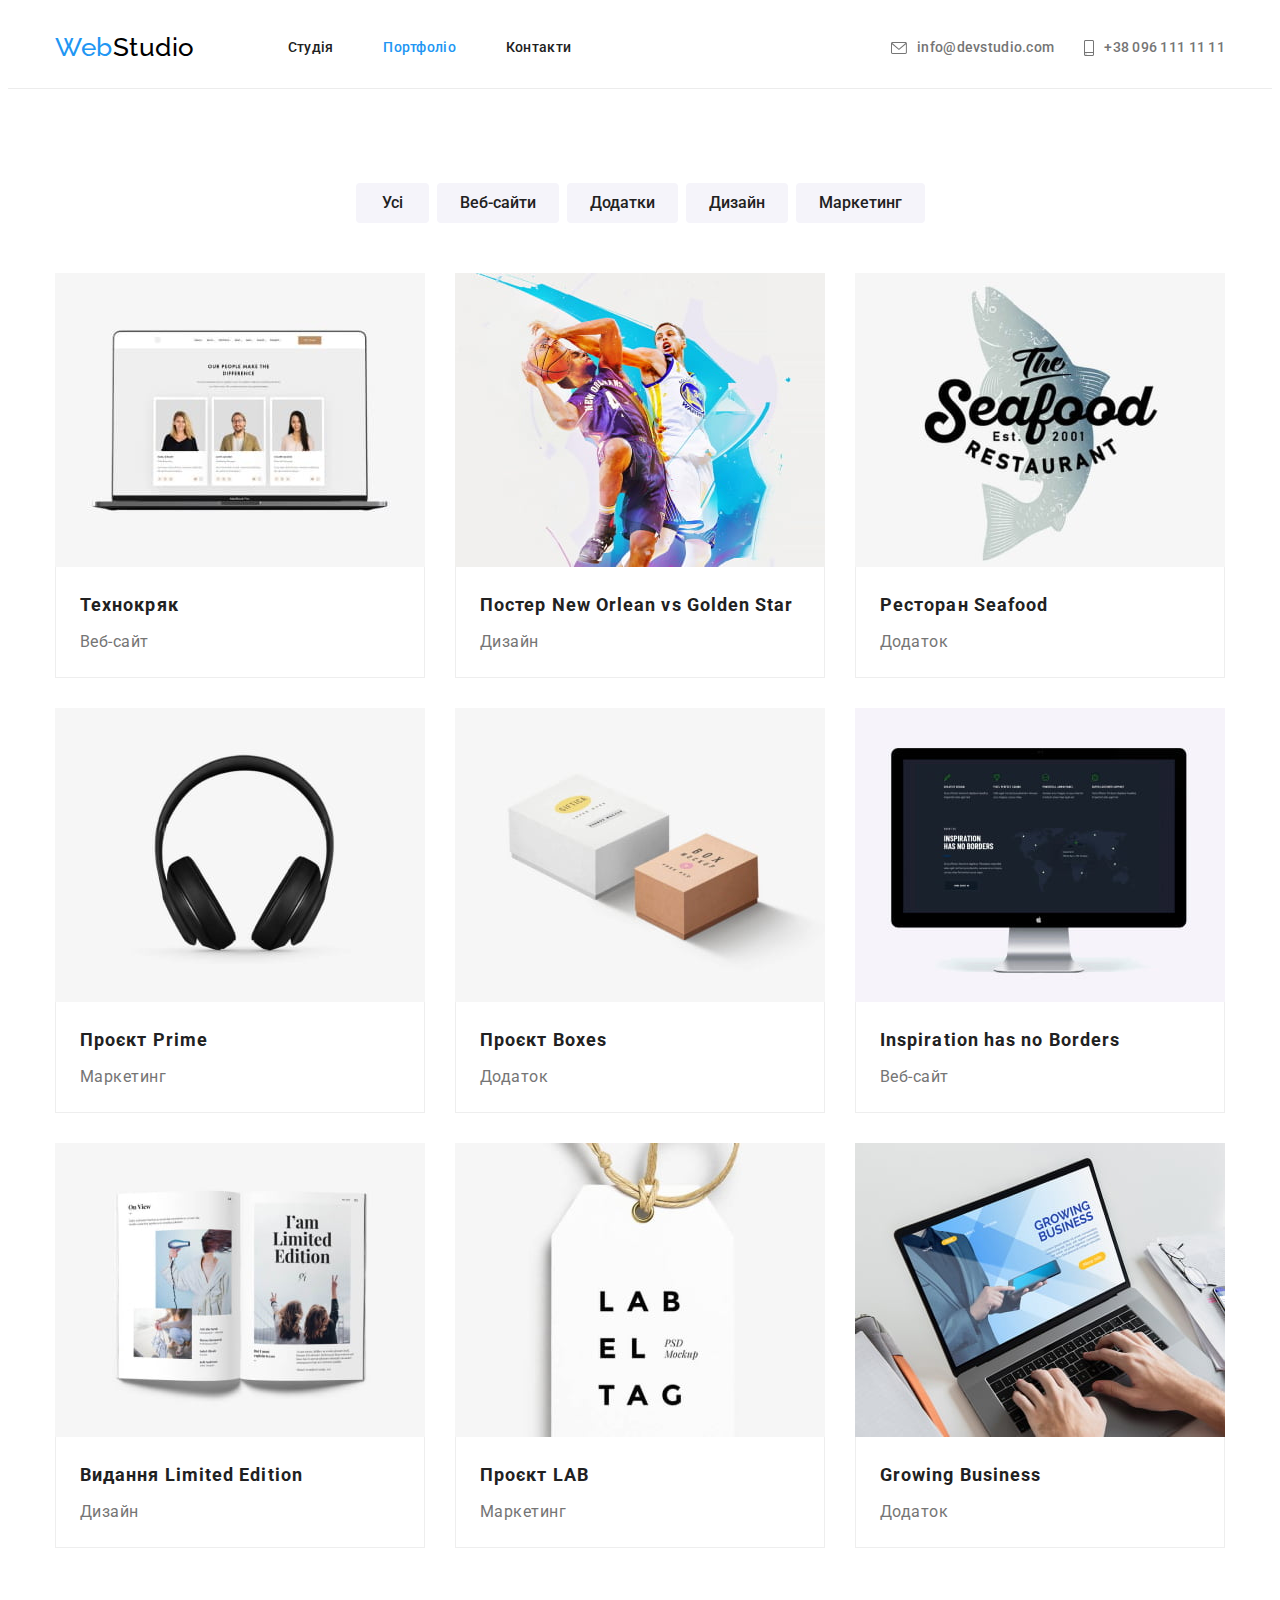
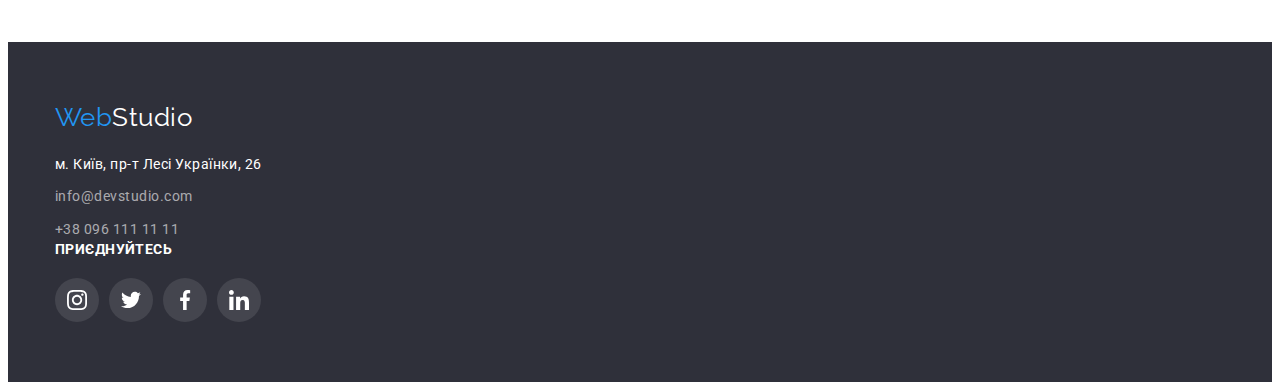
==== commit 11b458bb: "corect" ====
--- a/portfolio.html
+++ b/portfolio.html
@@ -242,7 +242,7 @@
           </address>
         </div>
         <div class="footer-social">
-          <h2 class="footer-social-title">приєднуйтесь</h2>
+          <p class="footer-social-title">приєднуйтесь</p>
           <ul class="footer-social-list list">
             <li class="footer-social-items">
               <a class="studio-social-links" href="">
--- a/css/styles.css
+++ b/css/styles.css
@@ -294,6 +294,7 @@
 
 .section-img {
   padding-top: 94px;
+  padding-bottom: 94px;
   background-color: var(--primary-bg-color);
 }
 
@@ -480,22 +481,34 @@
 }
 
 
-
-
 .client-list {
   display: flex;
   justify-content: center;
   /* gap: 30px; */
-  
-}
+}
+
+.client-link {
+  display: flex;
+  justify-content: center;
+  align-items: center;
+  min-width: 170px;
+  min-height: 92px;
+  border: 1px solid var(--social-color);
+  border-radius: 4px;
+  cursor: pointer;
+}
+ 
+
+
  .icon-client {
   display: flex;
   justify-content: center;
   align-items: center;
-  width: 106px;
+  min-width: 106px;
   height: 60px;
   cursor: pointer;
   fill: var(--social-color);
+  
 
 }
 
@@ -505,32 +518,20 @@
   justify-content: center;
   align-items: center;
   margin-left: 30px;
-  width: 170px;
-  height: 92px;
-  border: 1px solid var(--social-color);
-  border-radius: 4px;
+  min-width: 170px;
+  min-height: 92px;
   cursor: pointer;
   /* background: #F5F5F5; */
 }
 
-
-
-.icon-client:hover,
-.icon-client:focus {
+.client-link:hover .icon-client,
+.client-link:focus .icon-client {
   fill: var(--accent-color);
-}
-
-.client-item:hover .icon-client,
-.client-item:focus .icon-client
-{
-  fill: var(--accent-color);
- 
-}
-
-.client-item:hover,
-.client-item:focus {
-  border: 1px solid var(--accent-color);
-  border-radius: 4px;
+  }
+
+.client-link:hover,
+.client-link:focus {
+  border-color: var(--accent-color);
 }
 
 
@@ -563,10 +564,13 @@
 
 /* footer */
 .footer-social {
-    display: inline-flex;
     margin-right: 70px;
     align-items: baseline;
     flex-direction: column;
+}
+.conteiner.social {
+  display: flex;
+  align-items: baseline;
 }
 
 
@@ -611,7 +615,6 @@
 }
 
 .footer-social-title {
-margin-bottom: 20px;
 font-family: 'Roboto';
 font-style: normal;
 font-weight: 700;
@@ -722,13 +725,13 @@
 }
 
 .portfolio-link {
+  display: block;
   text-decoration: none;
   list-style: none;
-  }
-
-
-.items-hero:hover,
-.items-hero:focus,
+   }
+
+
+
 .portfolio-link:hover,
 .portfolio-link:focus {
   box-shadow: 
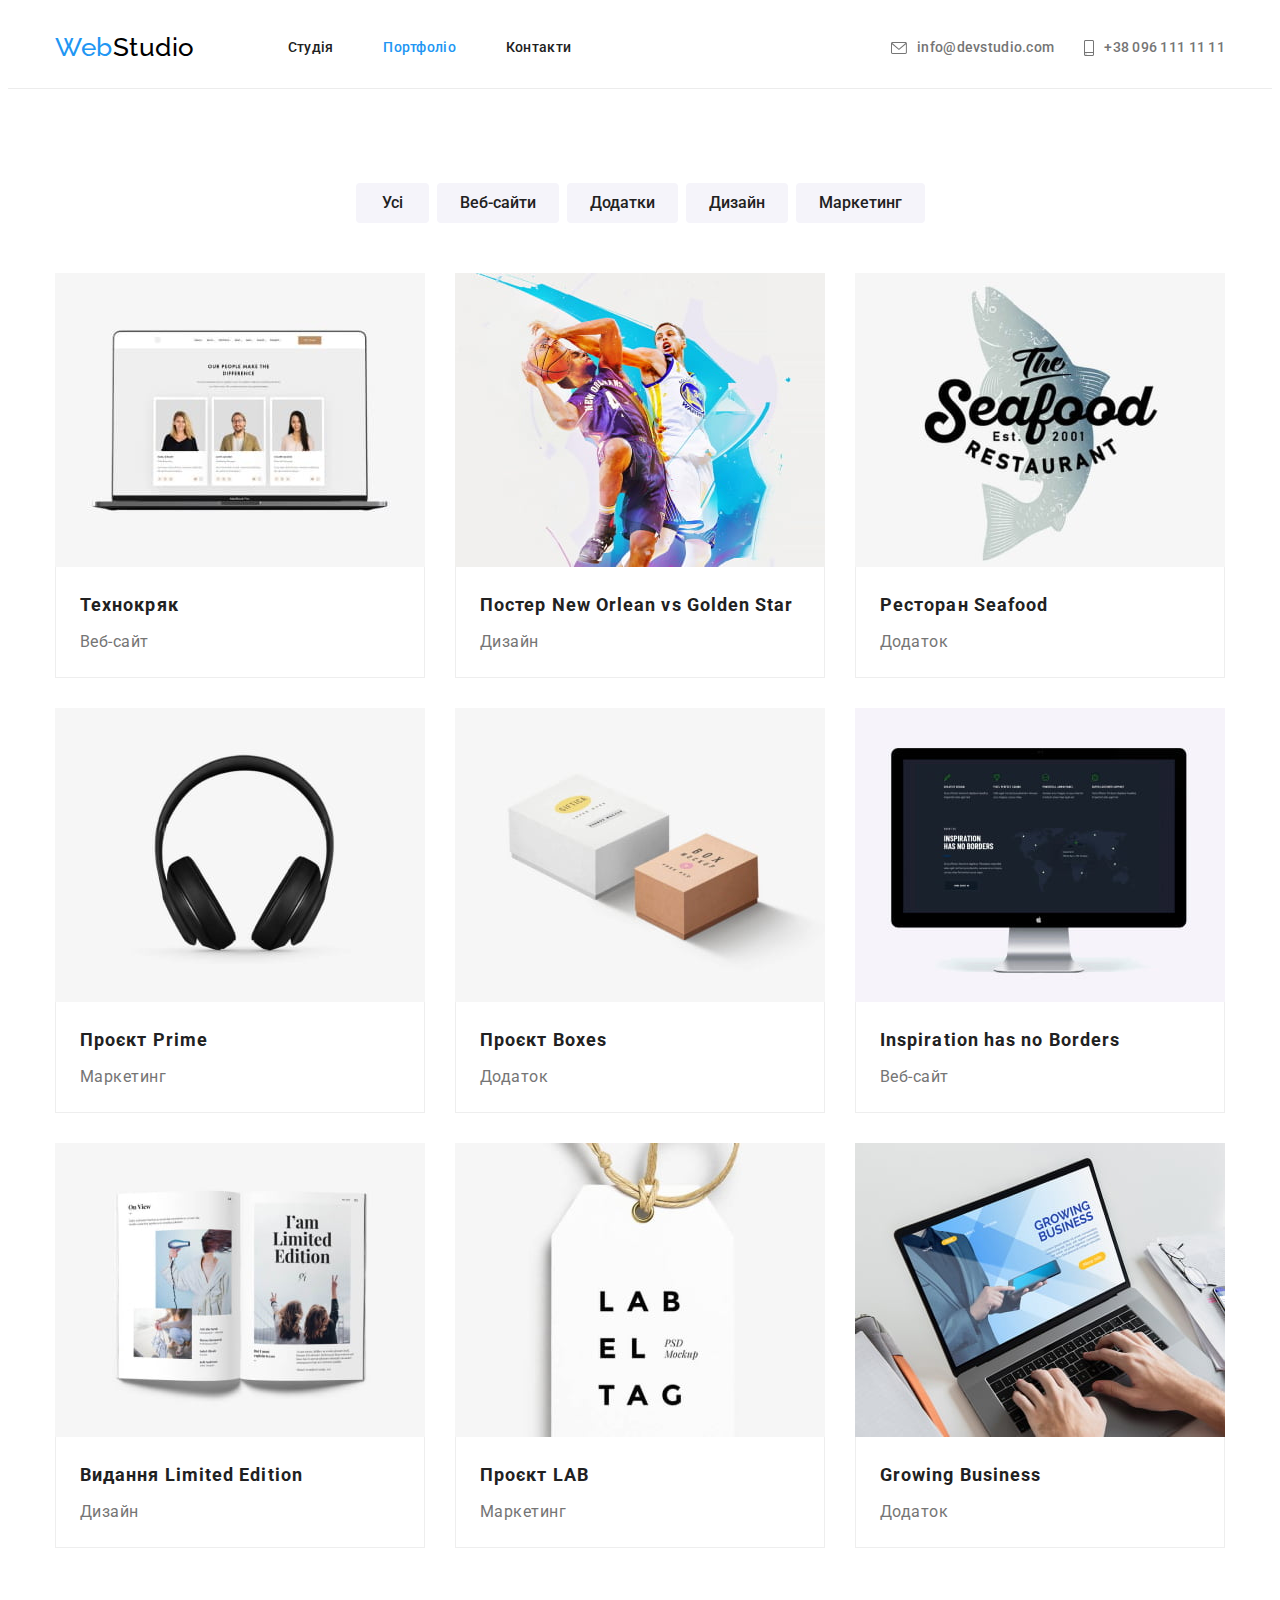
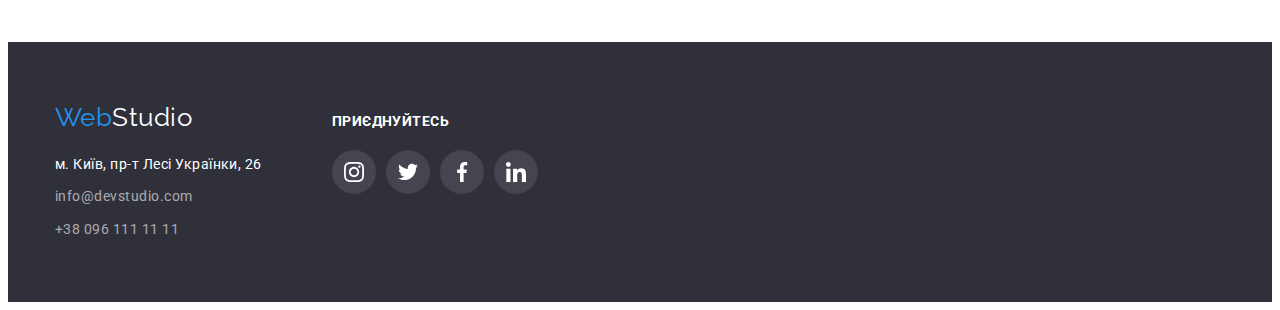
==== commit 310dce1a: "corect" ====
--- a/portfolio.html
+++ b/portfolio.html
@@ -214,7 +214,7 @@
     </main>
     <!--Footer-->
     <footer class="footer">
-      <div class="conteiner">
+      <div class="conteiner social">
         <div class="footer-social">
           <a href="./index.html" class="logo footer"><span>Web</span>Studio</a>
           <address class="address">
